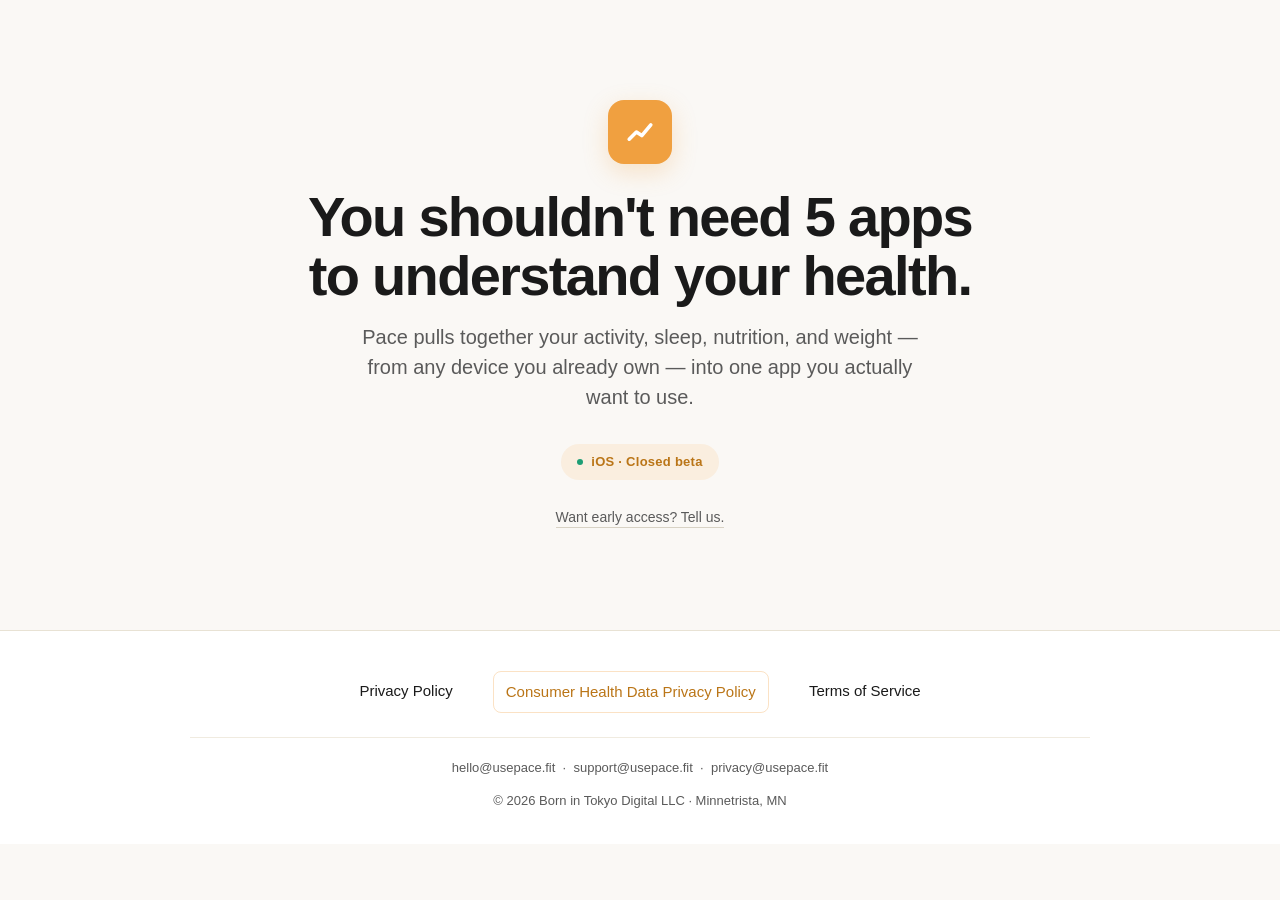
==== index.html @ d35de284 "Add files via upload" ====
<!DOCTYPE html>
<html lang="en">
<head>
<meta charset="utf-8">
<meta name="viewport" content="width=device-width, initial-scale=1">
<title>Pace · One app for your health data</title>
<meta name="description" content="Stop juggling 5 fitness apps. Pace brings your activity, sleep, nutrition, and weight together — works with Apple Watch, WHOOP, Garmin, Oura, and any HealthKit device.">
<link rel="icon" href="data:image/svg+xml,<svg xmlns=%22http://www.w3.org/2000/svg%22 viewBox=%220 0 100 100%22><rect width=%22100%22 height=%22100%22 rx=%2220%22 fill=%22%23F0A040%22/><path d=%22M20 70 L40 50 L55 60 L80 30%22 stroke=%22white%22 stroke-width=%228%22 fill=%22none%22 stroke-linecap=%22round%22 stroke-linejoin=%22round%22/></svg>">
<style>
* { box-sizing: border-box; }
html { scroll-behavior: smooth; -webkit-text-size-adjust: 100%; }
body {
  margin: 0;
  font-family: -apple-system, BlinkMacSystemFont, "SF Pro Text", "Helvetica Neue", Helvetica, Arial, sans-serif;
  background: #FAF8F5;
  color: #1A1A1A;
  line-height: 1.6;
  font-size: 16px;
  -webkit-font-smoothing: antialiased;
}
.hero {
  min-height: 70vh;
  display: flex;
  flex-direction: column;
  align-items: center;
  justify-content: center;
  text-align: center;
  padding: 60px 24px;
}
.brand-mark-large {
  width: 64px;
  height: 64px;
  border-radius: 16px;
  background: #F0A040;
  display: flex;
  align-items: center;
  justify-content: center;
  margin-bottom: 24px;
  box-shadow: 0 8px 24px rgba(240, 160, 64, 0.25);
}
h1 {
  font-size: 56px;
  font-weight: 700;
  letter-spacing: -0.03em;
  line-height: 1.05;
  margin: 0 0 16px;
  max-width: 720px;
}
.tagline {
  font-size: 20px;
  color: #5A5A5A;
  max-width: 560px;
  margin: 0 0 32px;
  line-height: 1.5;
}
.coming-soon {
  display: inline-flex;
  align-items: center;
  gap: 8px;
  padding: 8px 16px;
  background: rgba(240, 160, 64, 0.12);
  color: #BA7517;
  border-radius: 100px;
  font-size: 13px;
  font-weight: 600;
  letter-spacing: 0.02em;
}
@media (max-width: 600px) {
  h1 { font-size: 38px; }
  .tagline { font-size: 17px; }
}

/* MHMDA-compliant footer with SEPARATE prominent links */
footer {
  border-top: 1px solid #E8E2D4;
  padding: 40px 24px 32px;
  background: white;
}
.footer-inner {
  max-width: 900px;
  margin: 0 auto;
}
.footer-policies {
  display: flex;
  flex-wrap: wrap;
  justify-content: center;
  gap: 28px;
  margin-bottom: 24px;
}
.footer-policies a {
  color: #1A1A1A;
  text-decoration: none;
  font-weight: 500;
  font-size: 15px;
  padding: 8px 12px;
  border-radius: 8px;
  transition: all 0.15s ease;
}
.footer-policies a:hover {
  background: rgba(240, 160, 64, 0.08);
  color: #BA7517;
}
.health-link {
  color: #BA7517 !important;
  border: 1px solid rgba(240, 160, 64, 0.3);
}
.health-link:hover {
  border-color: #F0A040;
  background: rgba(240, 160, 64, 0.08);
}
.footer-meta {
  text-align: center;
  font-size: 13px;
  color: #5A5A5A;
  border-top: 1px solid #F0EBE0;
  padding-top: 20px;
}
.footer-meta a {
  color: #5A5A5A;
  text-decoration: none;
}
.footer-meta a:hover { color: #BA7517; }

.hero-cta {
  color: #5A5A5A;
  font-size: 14px;
  text-decoration: none;
  border-bottom: 1px solid #D8D2C4;
  padding-bottom: 2px;
  transition: color 0.15s, border-color 0.15s;
}
.hero-cta:hover {
  color: #BA7517;
  border-color: #BA7517;
}
</style>
</head>
<body>

<main class="hero">
  <div class="brand-mark-large">
    <svg width="36" height="36" viewBox="0 0 100 100" fill="none">
      <path d="M20 70 L40 50 L55 60 L80 30" stroke="white" stroke-width="10" stroke-linecap="round" stroke-linejoin="round"/>
    </svg>
  </div>

  <h1>You shouldn't need 5 apps to understand your health.</h1>
  <p class="tagline">Pace pulls together your activity, sleep, nutrition, and weight — from any device you already own — into one app you actually want to use.</p>

  <div class="coming-soon">
    <span style="width: 6px; height: 6px; background: #1D9E75; border-radius: 50%;"></span>
    iOS · Closed beta
  </div>

  <div style="margin-top: 24px;">
    <a href="mailto:hello@usepace.fit" class="hero-cta">Want early access? Tell us.</a>
  </div>
</main>

<footer>
  <div class="footer-inner">
    <!-- MHMDA RCW 19.373.020(1)(b) requires Consumer Health Data Privacy Policy
         to be published as a SEPARATE and DISTINCT link from the general Privacy Policy.
         Both are visible without expanding any menu. The health policy link is also
         visually distinguished to satisfy the "prominent" requirement. -->
    <div class="footer-policies">
      <a href="/privacy.html">Privacy Policy</a>
      <a href="/health-privacy.html" class="health-link">Consumer Health Data Privacy Policy</a>
      <a href="/terms.html">Terms of Service</a>
    </div>

    <div class="footer-meta">
      <a href="mailto:hello@usepace.fit">hello@usepace.fit</a>
      &nbsp;·&nbsp;
      <a href="mailto:support@usepace.fit">support@usepace.fit</a>
      &nbsp;·&nbsp;
      <a href="mailto:privacy@usepace.fit">privacy@usepace.fit</a>
      <div style="margin-top: 12px;">© 2026 Born in Tokyo Digital LLC · Minnetrista, MN</div>
    </div>
  </div>
</footer>

</body>
</html>
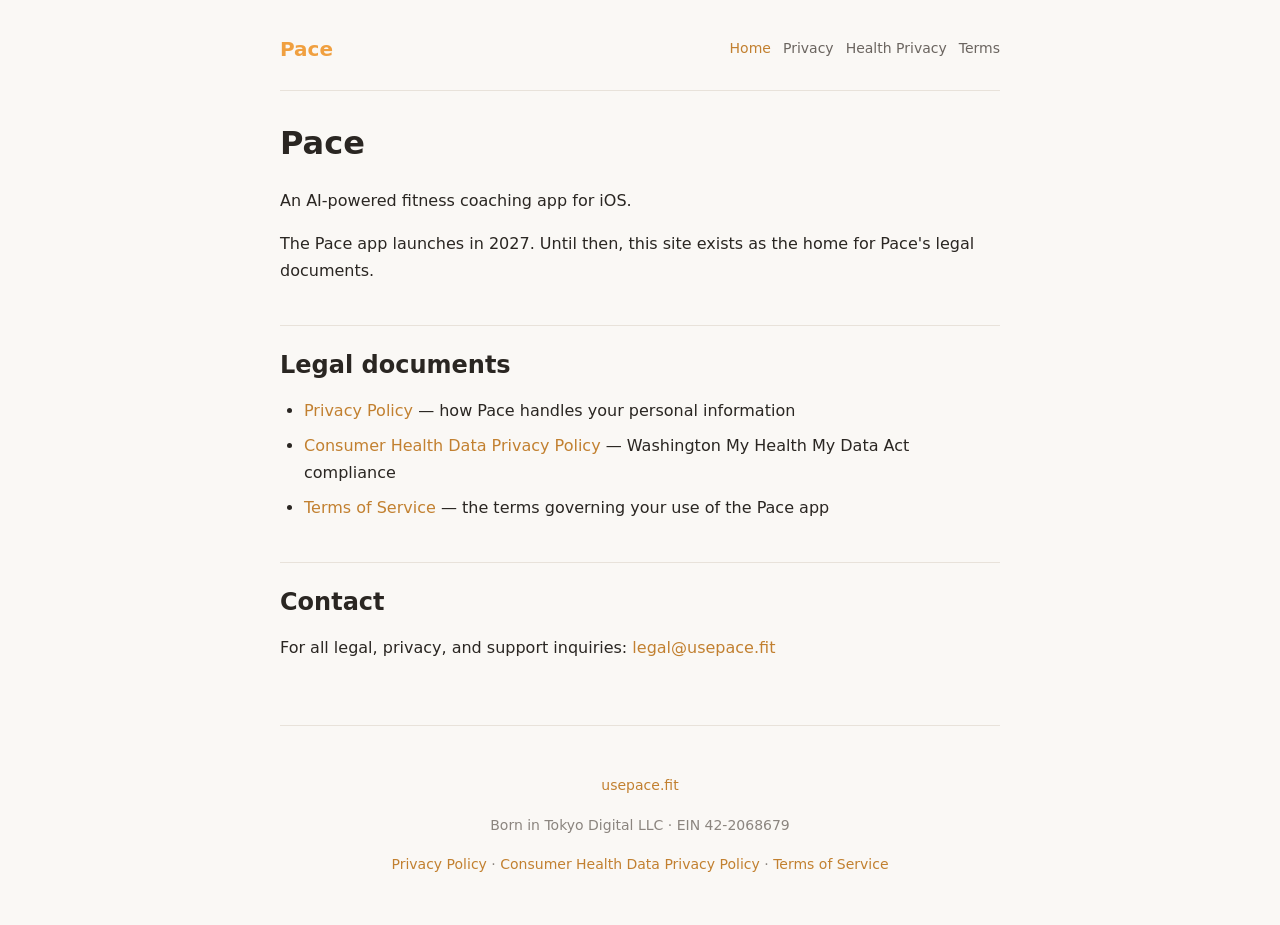
==== commit f388359a: "Phase 2: deploy v1.0 legal policies with build pipeline" ====
--- a/index.html
+++ b/index.html
@@ -1,184 +1,47 @@
 <!DOCTYPE html>
 <html lang="en">
 <head>
-<meta charset="utf-8">
-<meta name="viewport" content="width=device-width, initial-scale=1">
-<title>Pace · One app for your health data</title>
-<meta name="description" content="Stop juggling 5 fitness apps. Pace brings your activity, sleep, nutrition, and weight together — works with Apple Watch, WHOOP, Garmin, Oura, and any HealthKit device.">
-<link rel="icon" href="data:image/svg+xml,<svg xmlns=%22http://www.w3.org/2000/svg%22 viewBox=%220 0 100 100%22><rect width=%22100%22 height=%22100%22 rx=%2220%22 fill=%22%23F0A040%22/><path d=%22M20 70 L40 50 L55 60 L80 30%22 stroke=%22white%22 stroke-width=%228%22 fill=%22none%22 stroke-linecap=%22round%22 stroke-linejoin=%22round%22/></svg>">
-<style>
-* { box-sizing: border-box; }
-html { scroll-behavior: smooth; -webkit-text-size-adjust: 100%; }
-body {
-  margin: 0;
-  font-family: -apple-system, BlinkMacSystemFont, "SF Pro Text", "Helvetica Neue", Helvetica, Arial, sans-serif;
-  background: #FAF8F5;
-  color: #1A1A1A;
-  line-height: 1.6;
-  font-size: 16px;
-  -webkit-font-smoothing: antialiased;
-}
-.hero {
-  min-height: 70vh;
-  display: flex;
-  flex-direction: column;
-  align-items: center;
-  justify-content: center;
-  text-align: center;
-  padding: 60px 24px;
-}
-.brand-mark-large {
-  width: 64px;
-  height: 64px;
-  border-radius: 16px;
-  background: #F0A040;
-  display: flex;
-  align-items: center;
-  justify-content: center;
-  margin-bottom: 24px;
-  box-shadow: 0 8px 24px rgba(240, 160, 64, 0.25);
-}
-h1 {
-  font-size: 56px;
-  font-weight: 700;
-  letter-spacing: -0.03em;
-  line-height: 1.05;
-  margin: 0 0 16px;
-  max-width: 720px;
-}
-.tagline {
-  font-size: 20px;
-  color: #5A5A5A;
-  max-width: 560px;
-  margin: 0 0 32px;
-  line-height: 1.5;
-}
-.coming-soon {
-  display: inline-flex;
-  align-items: center;
-  gap: 8px;
-  padding: 8px 16px;
-  background: rgba(240, 160, 64, 0.12);
-  color: #BA7517;
-  border-radius: 100px;
-  font-size: 13px;
-  font-weight: 600;
-  letter-spacing: 0.02em;
-}
-@media (max-width: 600px) {
-  h1 { font-size: 38px; }
-  .tagline { font-size: 17px; }
-}
-
-/* MHMDA-compliant footer with SEPARATE prominent links */
-footer {
-  border-top: 1px solid #E8E2D4;
-  padding: 40px 24px 32px;
-  background: white;
-}
-.footer-inner {
-  max-width: 900px;
-  margin: 0 auto;
-}
-.footer-policies {
-  display: flex;
-  flex-wrap: wrap;
-  justify-content: center;
-  gap: 28px;
-  margin-bottom: 24px;
-}
-.footer-policies a {
-  color: #1A1A1A;
-  text-decoration: none;
-  font-weight: 500;
-  font-size: 15px;
-  padding: 8px 12px;
-  border-radius: 8px;
-  transition: all 0.15s ease;
-}
-.footer-policies a:hover {
-  background: rgba(240, 160, 64, 0.08);
-  color: #BA7517;
-}
-.health-link {
-  color: #BA7517 !important;
-  border: 1px solid rgba(240, 160, 64, 0.3);
-}
-.health-link:hover {
-  border-color: #F0A040;
-  background: rgba(240, 160, 64, 0.08);
-}
-.footer-meta {
-  text-align: center;
-  font-size: 13px;
-  color: #5A5A5A;
-  border-top: 1px solid #F0EBE0;
-  padding-top: 20px;
-}
-.footer-meta a {
-  color: #5A5A5A;
-  text-decoration: none;
-}
-.footer-meta a:hover { color: #BA7517; }
-
-.hero-cta {
-  color: #5A5A5A;
-  font-size: 14px;
-  text-decoration: none;
-  border-bottom: 1px solid #D8D2C4;
-  padding-bottom: 2px;
-  transition: color 0.15s, border-color 0.15s;
-}
-.hero-cta:hover {
-  color: #BA7517;
-  border-color: #BA7517;
-}
-</style>
+  <meta charset="UTF-8">
+  <meta name="viewport" content="width=device-width, initial-scale=1.0">
+  <meta name="robots" content="index, follow">
+  <title>Pace — Pace</title>
+  <meta name="description" content="Pace legal documents and policy home.">
+  <link rel="stylesheet" href="/styles.css">
+  <link rel="canonical" href="https://usepace.fit/">
 </head>
 <body>
+  <header class="site-header">
+    <a href="/" class="brand">Pace</a>
+    <nav class="site-nav">
+      <a href="/" class="active">Home</a>
+      <a href="/privacy">Privacy</a>
+      <a href="/health-privacy">Health Privacy</a>
+      <a href="/terms">Terms</a>
+    </nav>
+  </header>
+  <main class="content">
+    <h1>Pace</h1>
+    <p>An AI-powered fitness coaching app for iOS.</p>
+    <p>The Pace app launches in 2027. Until then, this site exists as the home for Pace's legal documents.</p>
 
-<main class="hero">
-  <div class="brand-mark-large">
-    <svg width="36" height="36" viewBox="0 0 100 100" fill="none">
-      <path d="M20 70 L40 50 L55 60 L80 30" stroke="white" stroke-width="10" stroke-linecap="round" stroke-linejoin="round"/>
-    </svg>
-  </div>
+    <h2>Legal documents</h2>
+    <ul>
+      <li><a href="/privacy">Privacy Policy</a> — how Pace handles your personal information</li>
+      <li><a href="/health-privacy">Consumer Health Data Privacy Policy</a> — Washington My Health My Data Act compliance</li>
+      <li><a href="/terms">Terms of Service</a> — the terms governing your use of the Pace app</li>
+    </ul>
 
-  <h1>You shouldn't need 5 apps to understand your health.</h1>
-  <p class="tagline">Pace pulls together your activity, sleep, nutrition, and weight — from any device you already own — into one app you actually want to use.</p>
-
-  <div class="coming-soon">
-    <span style="width: 6px; height: 6px; background: #1D9E75; border-radius: 50%;"></span>
-    iOS · Closed beta
-  </div>
-
-  <div style="margin-top: 24px;">
-    <a href="mailto:hello@usepace.fit" class="hero-cta">Want early access? Tell us.</a>
-  </div>
-</main>
-
-<footer>
-  <div class="footer-inner">
-    <!-- MHMDA RCW 19.373.020(1)(b) requires Consumer Health Data Privacy Policy
-         to be published as a SEPARATE and DISTINCT link from the general Privacy Policy.
-         Both are visible without expanding any menu. The health policy link is also
-         visually distinguished to satisfy the "prominent" requirement. -->
-    <div class="footer-policies">
-      <a href="/privacy.html">Privacy Policy</a>
-      <a href="/health-privacy.html" class="health-link">Consumer Health Data Privacy Policy</a>
-      <a href="/terms.html">Terms of Service</a>
-    </div>
-
-    <div class="footer-meta">
-      <a href="mailto:hello@usepace.fit">hello@usepace.fit</a>
-      &nbsp;·&nbsp;
-      <a href="mailto:support@usepace.fit">support@usepace.fit</a>
-      &nbsp;·&nbsp;
-      <a href="mailto:privacy@usepace.fit">privacy@usepace.fit</a>
-      <div style="margin-top: 12px;">© 2026 Born in Tokyo Digital LLC · Minnetrista, MN</div>
-    </div>
-  </div>
-</footer>
-
+    <h2>Contact</h2>
+    <p>For all legal, privacy, and support inquiries: <a href="mailto:legal@usepace.fit">legal@usepace.fit</a></p>
+  </main>
+  <footer class="site-footer">
+    <p><a href="https://usepace.fit">usepace.fit</a></p>
+    <p>Born in Tokyo Digital LLC · EIN 42-2068679</p>
+    <p class="cross-links">
+      <a href="/privacy">Privacy Policy</a> ·
+      <a href="/health-privacy">Consumer Health Data Privacy Policy</a> ·
+      <a href="/terms">Terms of Service</a>
+    </p>
+  </footer>
 </body>
 </html>
--- a/styles.css
+++ b/styles.css
@@ -0,0 +1,247 @@
+html {
+  background: #FAF8F5;
+}
+
+body {
+  max-width: 720px;
+  margin: 0 auto;
+  padding: 2rem;
+  background: #FAF8F5;
+  color: #2A2622;
+  font-family: system-ui, -apple-system, BlinkMacSystemFont, "Segoe UI", Roboto, sans-serif;
+  font-size: 16px;
+  line-height: 1.7;
+}
+
+.site-header {
+  display: flex;
+  justify-content: space-between;
+  align-items: center;
+  gap: 1rem;
+  padding-bottom: 1.5rem;
+  border-bottom: 1px solid #E8E2DA;
+}
+
+.brand {
+  color: #F0A040;
+  font-size: 20px;
+  font-weight: 600;
+}
+
+.site-nav {
+  display: flex;
+  flex-wrap: wrap;
+  justify-content: flex-end;
+  gap: 0.75rem;
+  font-size: 14px;
+}
+
+.site-nav a {
+  color: #6B6560;
+}
+
+.site-nav a.active {
+  color: #C28030;
+}
+
+.content {
+  padding-top: 2rem;
+}
+
+.site-footer {
+  margin-top: 4rem;
+  padding-top: 2rem;
+  border-top: 1px solid #E8E2DA;
+  color: #8B857F;
+  font-size: 14px;
+  text-align: center;
+}
+
+h1,
+h2,
+h3,
+h4 {
+  color: #2A2622;
+}
+
+h1 {
+  margin: 0 0 1.5rem;
+  font-size: 32px;
+  font-weight: 600;
+  line-height: 1.25;
+}
+
+h2 {
+  margin: 2.5rem 0 1rem;
+  padding-top: 1.5rem;
+  border-top: 1px solid #E8E2DA;
+  font-size: 24px;
+  font-weight: 600;
+  line-height: 1.3;
+}
+
+h3 {
+  margin: 2rem 0 0.75rem;
+  font-size: 18px;
+  font-weight: 600;
+  line-height: 1.4;
+}
+
+h4 {
+  margin: 1.5rem 0 0.75rem;
+  font-size: 16px;
+  font-weight: 600;
+  line-height: 1.4;
+}
+
+p {
+  margin: 1rem 0;
+}
+
+a {
+  color: #C28030;
+  text-decoration: none;
+}
+
+a:hover {
+  text-decoration: underline;
+}
+
+a:focus-visible {
+  outline: 2px solid #F0A040;
+  outline-offset: 3px;
+}
+
+strong {
+  font-weight: 600;
+}
+
+em {
+  font-style: italic;
+}
+
+small {
+  color: #8B857F;
+  font-size: 14px;
+}
+
+ul,
+ol {
+  padding-left: 1.5rem;
+}
+
+li {
+  margin-bottom: 0.5rem;
+}
+
+blockquote {
+  margin-left: 0;
+  padding-left: 1rem;
+  border-left: 3px solid #F0A040;
+  color: #2A2622;
+}
+
+hr {
+  height: 1px;
+  margin: 2rem 0;
+  border: 0;
+  background: #E8E2DA;
+}
+
+code {
+  padding: 2px 6px;
+  border-radius: 3px;
+  background: #F5F2ED;
+  font-family: ui-monospace, SFMono-Regular, Menlo, Monaco, Consolas, "Liberation Mono", monospace;
+  font-size: 0.9em;
+}
+
+pre {
+  overflow-x: auto;
+  padding: 1rem;
+  border-left: 3px solid #F0A040;
+  border-radius: 4px;
+  background: #F5F2ED;
+}
+
+pre code {
+  padding: 0;
+  background: transparent;
+}
+
+.table-wrapper {
+  width: 100%;
+  margin: 1.5rem 0;
+  overflow-x: auto;
+  -webkit-overflow-scrolling: touch;
+}
+
+table {
+  width: 100%;
+  border-collapse: collapse;
+}
+
+th,
+td {
+  padding: 12px;
+  border-bottom: 1px solid #E8E2DA;
+  text-align: left;
+  vertical-align: top;
+}
+
+th {
+  background: #F5F2ED;
+  font-weight: 600;
+}
+
+@media (max-width: 600px) {
+  body {
+    padding: 1.25rem;
+  }
+
+  .site-header {
+    align-items: flex-start;
+    flex-direction: column;
+  }
+
+  .site-nav {
+    justify-content: flex-start;
+  }
+
+  .table-wrapper table {
+    min-width: 640px;
+  }
+}
+
+@media print {
+  html,
+  body {
+    background: white;
+  }
+
+  body {
+    max-width: none;
+    padding: 0;
+    color: black;
+  }
+
+  .site-nav,
+  .cross-links {
+    display: none;
+  }
+
+  a::after {
+    content: " (" attr(href) ")";
+  }
+}
+
+@media (prefers-reduced-motion: reduce) {
+  *,
+  *::before,
+  *::after {
+    animation-duration: 0.01ms !important;
+    animation-iteration-count: 1 !important;
+    scroll-behavior: auto !important;
+    transition-duration: 0.01ms !important;
+  }
+}
